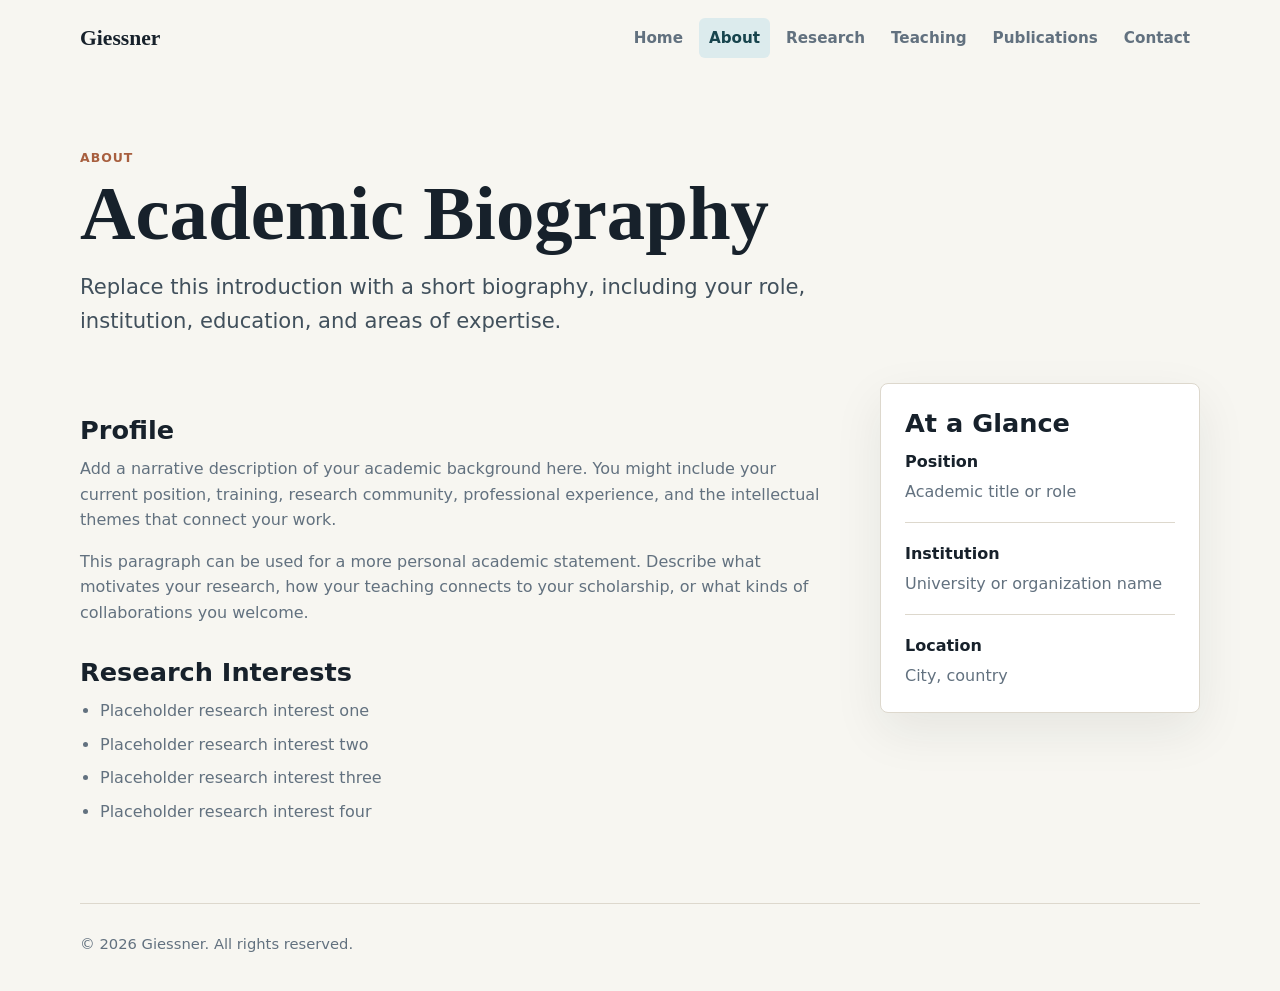
==== about.html @ 228a567c "Create academic website" ====
<!doctype html>
<html lang="en">
  <head>
    <meta charset="UTF-8" />
    <meta name="viewport" content="width=device-width, initial-scale=1.0" />
    <meta name="description" content="About Giessner." />
    <title>About | Giessner</title>
    <link rel="stylesheet" href="styles.css" />
    <script src="app.js" defer></script>
  </head>
  <body>
    <header class="site-header">
      <a class="site-title" href="index.html" aria-label="Giessner home">Giessner</a>
      <button class="nav-toggle" type="button" aria-expanded="false" aria-controls="site-navigation">
        <span class="nav-toggle-line"></span>
        <span class="nav-toggle-line"></span>
        <span class="nav-toggle-line"></span>
        <span class="sr-only">Menu</span>
      </button>
      <nav class="site-nav" id="site-navigation" aria-label="Main navigation">
        <a href="index.html">Home</a>
        <a href="about.html">About</a>
        <a href="research.html">Research</a>
        <a href="teaching.html">Teaching</a>
        <a href="publications.html">Publications</a>
        <a href="contact.html">Contact</a>
      </nav>
    </header>

    <main class="page">
      <section class="page-header">
        <p class="eyebrow">About</p>
        <h1>Academic Biography</h1>
        <p class="lead">
          Replace this introduction with a short biography, including your role, institution, education, and
          areas of expertise.
        </p>
      </section>

      <section class="content-layout">
        <div class="content-main">
          <h2>Profile</h2>
          <p>
            Add a narrative description of your academic background here. You might include your current position,
            training, research community, professional experience, and the intellectual themes that connect your
            work.
          </p>
          <p>
            This paragraph can be used for a more personal academic statement. Describe what motivates your
            research, how your teaching connects to your scholarship, or what kinds of collaborations you welcome.
          </p>

          <h2>Research Interests</h2>
          <ul class="clean-list">
            <li>Placeholder research interest one</li>
            <li>Placeholder research interest two</li>
            <li>Placeholder research interest three</li>
            <li>Placeholder research interest four</li>
          </ul>
        </div>

        <aside class="info-panel">
          <h2>At a Glance</h2>
          <dl>
            <div>
              <dt>Position</dt>
              <dd>Academic title or role</dd>
            </div>
            <div>
              <dt>Institution</dt>
              <dd>University or organization name</dd>
            </div>
            <div>
              <dt>Location</dt>
              <dd>City, country</dd>
            </div>
          </dl>
        </aside>
      </section>
    </main>

    <footer class="site-footer">
      <p>&copy; <span id="current-year"></span> Giessner. All rights reserved.</p>
    </footer>
  </body>
</html>
---- styles.css ----
:root {
  color-scheme: light;
  --ink: #17212b;
  --muted: #62717f;
  --paper: #f7f6f1;
  --surface: #ffffff;
  --line: #ddd8cd;
  --accent: #28636f;
  --accent-strong: #17444d;
  --accent-soft: #dcebed;
  --warm: #a85f3f;
  --shadow: 0 18px 50px rgba(23, 33, 43, 0.08);
  font-family:
    Inter, ui-sans-serif, system-ui, -apple-system, BlinkMacSystemFont, "Segoe UI", sans-serif;
}

* {
  box-sizing: border-box;
}

html {
  scroll-behavior: smooth;
}

body {
  margin: 0;
  min-height: 100vh;
  background: var(--paper);
  color: var(--ink);
  line-height: 1.6;
}

a {
  color: var(--accent-strong);
  text-decoration-thickness: 0.08em;
  text-underline-offset: 0.18em;
}

a:hover,
a:focus-visible {
  color: var(--warm);
}

button {
  font: inherit;
}

h1,
h2,
h3,
p {
  margin-top: 0;
}

h1 {
  max-width: 820px;
  margin-bottom: 18px;
  font-family: Georgia, "Times New Roman", serif;
  font-size: clamp(2.35rem, 6vw, 5rem);
  font-weight: 700;
  line-height: 0.98;
  letter-spacing: 0;
}

h2 {
  margin-bottom: 10px;
  font-size: clamp(1.25rem, 2vw, 1.65rem);
  line-height: 1.2;
}

p {
  color: var(--muted);
}

main {
  width: min(1120px, calc(100% - 32px));
  margin: 0 auto;
}

.site-header {
  position: sticky;
  top: 0;
  z-index: 10;
  width: min(1120px, calc(100% - 32px));
  margin: 0 auto;
  padding: 18px 0;
  display: flex;
  align-items: center;
  justify-content: space-between;
  gap: 24px;
  background: rgba(247, 246, 241, 0.94);
  backdrop-filter: blur(14px);
}

.site-title {
  color: var(--ink);
  font-family: Georgia, "Times New Roman", serif;
  font-size: 1.35rem;
  font-weight: 700;
  text-decoration: none;
}

.site-nav {
  display: flex;
  align-items: center;
  gap: 6px;
}

.site-nav a {
  border-radius: 6px;
  padding: 8px 10px;
  color: var(--muted);
  font-size: 0.95rem;
  font-weight: 700;
  text-decoration: none;
}

.site-nav a:hover,
.site-nav a:focus-visible,
.site-nav a[aria-current="page"] {
  background: var(--accent-soft);
  color: var(--accent-strong);
}

.nav-toggle {
  display: none;
  width: 44px;
  height: 44px;
  border: 1px solid var(--line);
  border-radius: 8px;
  background: var(--surface);
  cursor: pointer;
}

.nav-toggle-line {
  display: block;
  width: 20px;
  height: 2px;
  margin: 4px auto;
  background: var(--ink);
}

.sr-only {
  position: absolute;
  width: 1px;
  height: 1px;
  overflow: hidden;
  clip: rect(0 0 0 0);
  white-space: nowrap;
}

.hero {
  min-height: calc(100vh - 86px);
  padding: 72px 0 44px;
  display: grid;
  grid-template-columns: minmax(0, 1fr) minmax(260px, 360px);
  gap: clamp(32px, 7vw, 88px);
  align-items: center;
}

.hero-copy {
  max-width: 760px;
}

.eyebrow {
  margin-bottom: 8px;
  color: var(--warm);
  font-size: 0.78rem;
  font-weight: 800;
  letter-spacing: 0.08em;
  text-transform: uppercase;
}

.lead {
  max-width: 760px;
  color: #41505c;
  font-size: clamp(1.08rem, 2vw, 1.32rem);
  line-height: 1.65;
}

.hero-actions {
  display: flex;
  flex-wrap: wrap;
  gap: 12px;
  margin-top: 30px;
}

.button {
  display: inline-flex;
  min-height: 44px;
  align-items: center;
  justify-content: center;
  border-radius: 6px;
  padding: 10px 16px;
  font-weight: 800;
  text-decoration: none;
}

.button.primary {
  background: var(--accent-strong);
  color: #ffffff;
}

.button.secondary {
  border: 1px solid var(--line);
  background: var(--surface);
  color: var(--accent-strong);
}

.profile-card,
.info-panel,
.contact-card,
.section-grid article {
  border: 1px solid var(--line);
  border-radius: 8px;
  background: var(--surface);
  box-shadow: var(--shadow);
}

.profile-card {
  padding: 26px;
}

.portrait-placeholder {
  width: 112px;
  height: 112px;
  margin-bottom: 24px;
  display: grid;
  place-items: center;
  border-radius: 50%;
  background: linear-gradient(135deg, var(--accent-strong), var(--warm));
  color: #ffffff;
  font-family: Georgia, "Times New Roman", serif;
  font-size: 3rem;
  font-weight: 700;
}

.profile-card h2,
.profile-card p {
  margin-bottom: 8px;
}

.section-grid {
  padding: 42px 0 76px;
  display: grid;
  grid-template-columns: repeat(3, minmax(0, 1fr));
  gap: 18px;
}

.section-grid article {
  padding: 24px;
}

.text-link {
  font-weight: 800;
}

.page {
  padding: 72px 0 78px;
}

.page-header {
  max-width: 860px;
  margin-bottom: 44px;
}

.content-layout {
  display: grid;
  grid-template-columns: minmax(0, 1fr) 320px;
  gap: 36px;
  align-items: start;
}

.content-main {
  max-width: 740px;
}

.content-main h2 {
  margin-top: 32px;
}

.clean-list {
  margin: 0;
  padding-left: 20px;
  color: var(--muted);
}

.clean-list li + li {
  margin-top: 8px;
}

.info-panel {
  padding: 24px;
}

.info-panel dl {
  margin: 0;
}

.info-panel div + div {
  margin-top: 18px;
  padding-top: 18px;
  border-top: 1px solid var(--line);
}

.info-panel dt {
  color: var(--ink);
  font-weight: 800;
}

.info-panel dd {
  margin: 4px 0 0;
  color: var(--muted);
}

.project-list,
.publication-list {
  display: grid;
  gap: 18px;
}

.project-item,
.publication-item {
  border-top: 1px solid var(--line);
  padding: 24px 0 6px;
}

.project-item h2,
.publication-item h2 {
  max-width: 850px;
}

.publication-item {
  display: grid;
  grid-template-columns: 90px minmax(0, 1fr);
  gap: 24px;
}

.publication-year {
  color: var(--warm);
  font-weight: 900;
}

.contact-grid {
  display: grid;
  grid-template-columns: repeat(3, minmax(0, 1fr));
  gap: 18px;
}

.contact-card {
  padding: 24px;
}

.site-footer {
  width: min(1120px, calc(100% - 32px));
  margin: 0 auto;
  padding: 28px 0 36px;
  border-top: 1px solid var(--line);
}

.site-footer p {
  margin: 0;
  font-size: 0.92rem;
}

@media (max-width: 820px) {
  .site-header {
    flex-wrap: wrap;
  }

  .nav-toggle {
    display: block;
  }

  .site-nav {
    display: none;
    width: 100%;
    padding: 8px 0 2px;
    flex-direction: column;
    align-items: stretch;
  }

  .site-nav.is-open {
    display: flex;
  }

  .site-nav a {
    padding: 12px 10px;
  }

  .hero,
  .content-layout,
  .section-grid,
  .contact-grid {
    grid-template-columns: 1fr;
  }

  .hero {
    min-height: auto;
    padding-top: 42px;
  }

  .page {
    padding-top: 42px;
  }

  .publication-item {
    grid-template-columns: 1fr;
    gap: 4px;
  }
}

@media (max-width: 520px) {
  main,
  .site-header,
  .site-footer {
    width: min(100% - 24px, 1120px);
  }

  h1 {
    font-size: 2.35rem;
  }

  .hero-actions,
  .button {
    width: 100%;
  }

  .profile-card,
  .info-panel,
  .contact-card,
  .section-grid article {
    padding: 20px;
  }
}
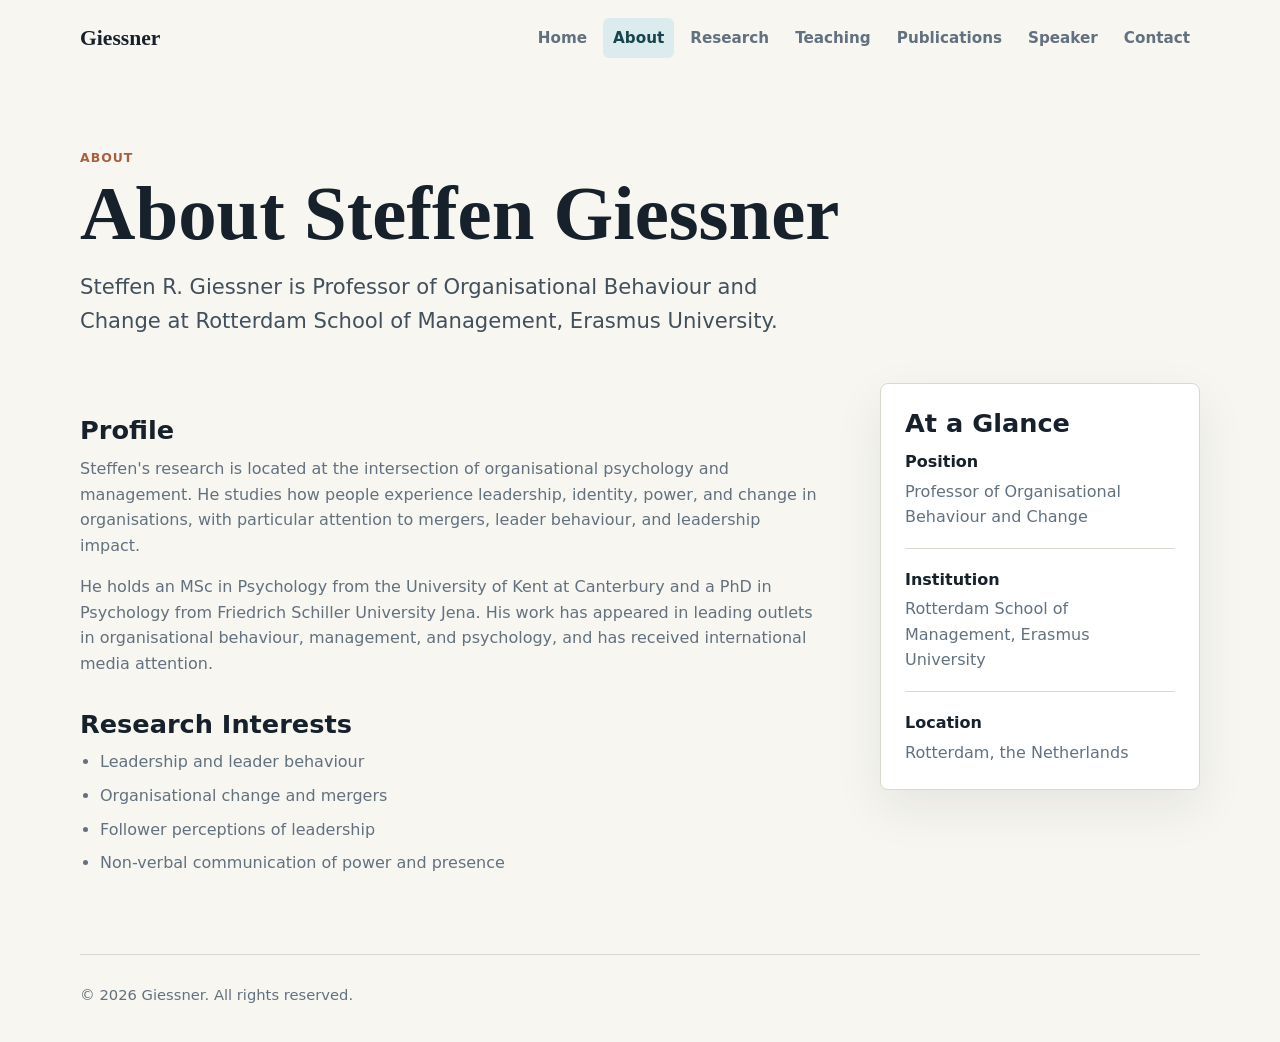
==== commit d4d97fd7: "Update academic profile content" ====
--- a/about.html
+++ b/about.html
@@ -23,6 +23,7 @@
         <a href="research.html">Research</a>
         <a href="teaching.html">Teaching</a>
         <a href="publications.html">Publications</a>
+        <a href="speaker.html">Speaker</a>
         <a href="contact.html">Contact</a>
       </nav>
     </header>
@@ -30,10 +31,10 @@
     <main class="page">
       <section class="page-header">
         <p class="eyebrow">About</p>
-        <h1>Academic Biography</h1>
+        <h1>About Steffen Giessner</h1>
         <p class="lead">
-          Replace this introduction with a short biography, including your role, institution, education, and
-          areas of expertise.
+          Steffen R. Giessner is Professor of Organisational Behaviour and Change at Rotterdam School of
+          Management, Erasmus University.
         </p>
       </section>
 
@@ -41,21 +42,22 @@
         <div class="content-main">
           <h2>Profile</h2>
           <p>
-            Add a narrative description of your academic background here. You might include your current position,
-            training, research community, professional experience, and the intellectual themes that connect your
-            work.
+            Steffen's research is located at the intersection of organisational psychology and management. He
+            studies how people experience leadership, identity, power, and change in organisations, with particular
+            attention to mergers, leader behaviour, and leadership impact.
           </p>
           <p>
-            This paragraph can be used for a more personal academic statement. Describe what motivates your
-            research, how your teaching connects to your scholarship, or what kinds of collaborations you welcome.
+            He holds an MSc in Psychology from the University of Kent at Canterbury and a PhD in Psychology from
+            Friedrich Schiller University Jena. His work has appeared in leading outlets in organisational
+            behaviour, management, and psychology, and has received international media attention.
           </p>
 
           <h2>Research Interests</h2>
           <ul class="clean-list">
-            <li>Placeholder research interest one</li>
-            <li>Placeholder research interest two</li>
-            <li>Placeholder research interest three</li>
-            <li>Placeholder research interest four</li>
+            <li>Leadership and leader behaviour</li>
+            <li>Organisational change and mergers</li>
+            <li>Follower perceptions of leadership</li>
+            <li>Non-verbal communication of power and presence</li>
           </ul>
         </div>
 
@@ -64,15 +66,15 @@
           <dl>
             <div>
               <dt>Position</dt>
-              <dd>Academic title or role</dd>
+              <dd>Professor of Organisational Behaviour and Change</dd>
             </div>
             <div>
               <dt>Institution</dt>
-              <dd>University or organization name</dd>
+              <dd>Rotterdam School of Management, Erasmus University</dd>
             </div>
             <div>
               <dt>Location</dt>
-              <dd>City, country</dd>
+              <dd>Rotterdam, the Netherlands</dd>
             </div>
           </dl>
         </aside>
--- a/styles.css
+++ b/styles.css
@@ -221,18 +221,15 @@
   padding: 26px;
 }
 
-.portrait-placeholder {
-  width: 112px;
-  height: 112px;
+.profile-photo {
+  display: block;
+  width: 100%;
+  aspect-ratio: 4 / 5;
   margin-bottom: 24px;
-  display: grid;
-  place-items: center;
-  border-radius: 50%;
-  background: linear-gradient(135deg, var(--accent-strong), var(--warm));
-  color: #ffffff;
-  font-family: Georgia, "Times New Roman", serif;
-  font-size: 3rem;
-  font-weight: 700;
+  border-radius: 8px;
+  object-fit: cover;
+  object-position: center 30%;
+  filter: grayscale(100%);
 }
 
 .profile-card h2,
@@ -291,6 +288,10 @@
 
 .info-panel {
   padding: 24px;
+}
+
+.info-panel .button {
+  margin-top: 12px;
 }
 
 .info-panel dl {
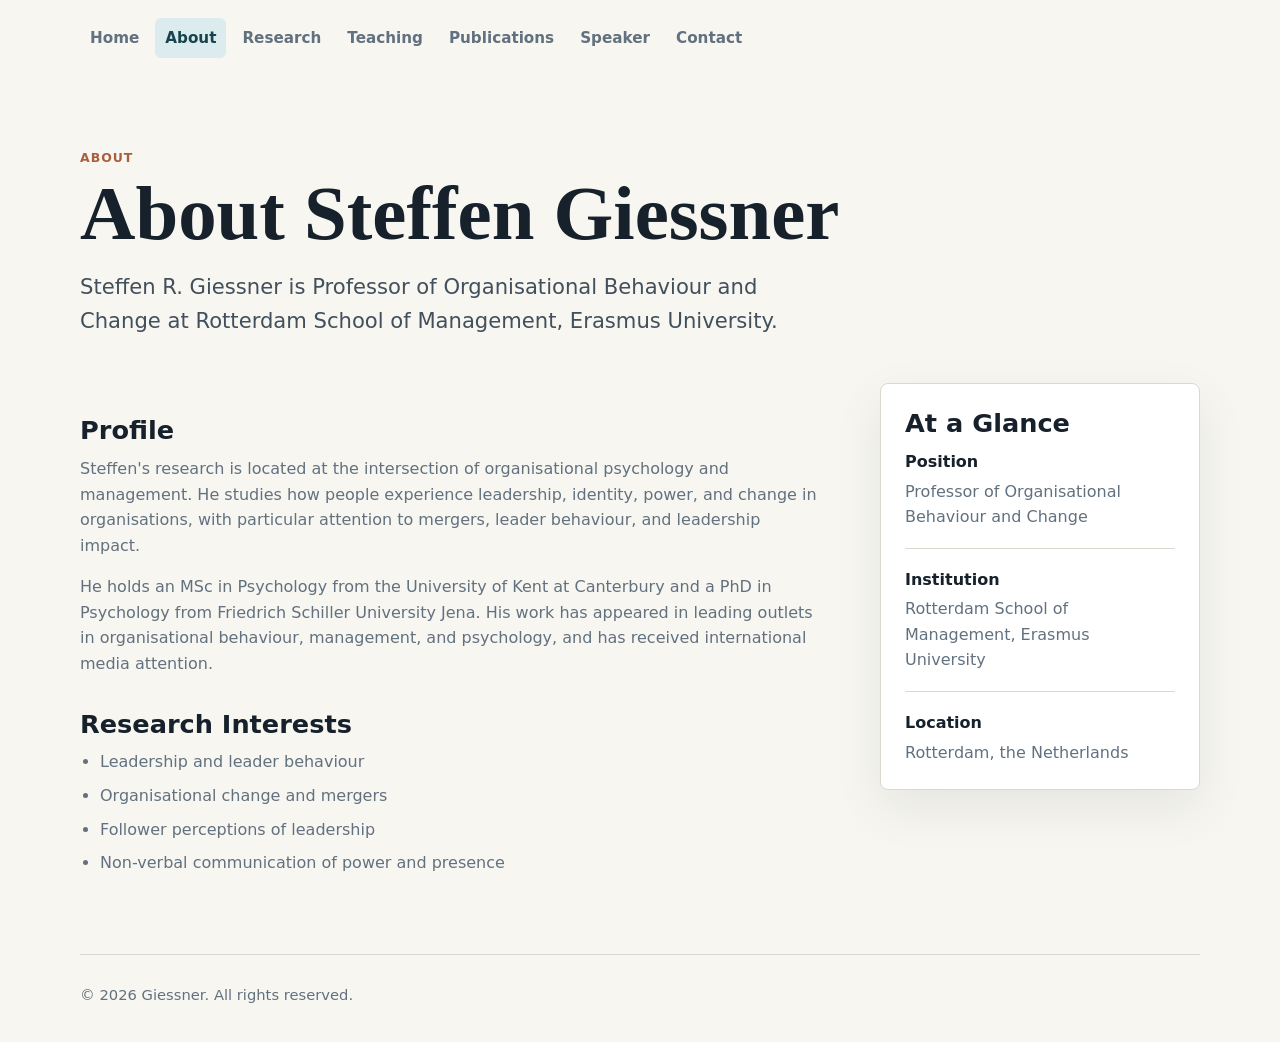
==== commit 76dc0052: "Update profile links and header" ====
--- a/about.html
+++ b/about.html
@@ -10,7 +10,6 @@
   </head>
   <body>
     <header class="site-header">
-      <a class="site-title" href="index.html" aria-label="Giessner home">Giessner</a>
       <button class="nav-toggle" type="button" aria-expanded="false" aria-controls="site-navigation">
         <span class="nav-toggle-line"></span>
         <span class="nav-toggle-line"></span>
--- a/styles.css
+++ b/styles.css
@@ -92,14 +92,6 @@
   backdrop-filter: blur(14px);
 }
 
-.site-title {
-  color: var(--ink);
-  font-family: Georgia, "Times New Roman", serif;
-  font-size: 1.35rem;
-  font-weight: 700;
-  text-decoration: none;
-}
-
 .site-nav {
   display: flex;
   align-items: center;
@@ -237,6 +229,14 @@
   margin-bottom: 8px;
 }
 
+.profile-links {
+  display: flex;
+  flex-wrap: wrap;
+  gap: 10px;
+  justify-content: center;
+  margin-top: 8px;
+}
+
 .section-grid {
   padding: 42px 0 76px;
   display: grid;
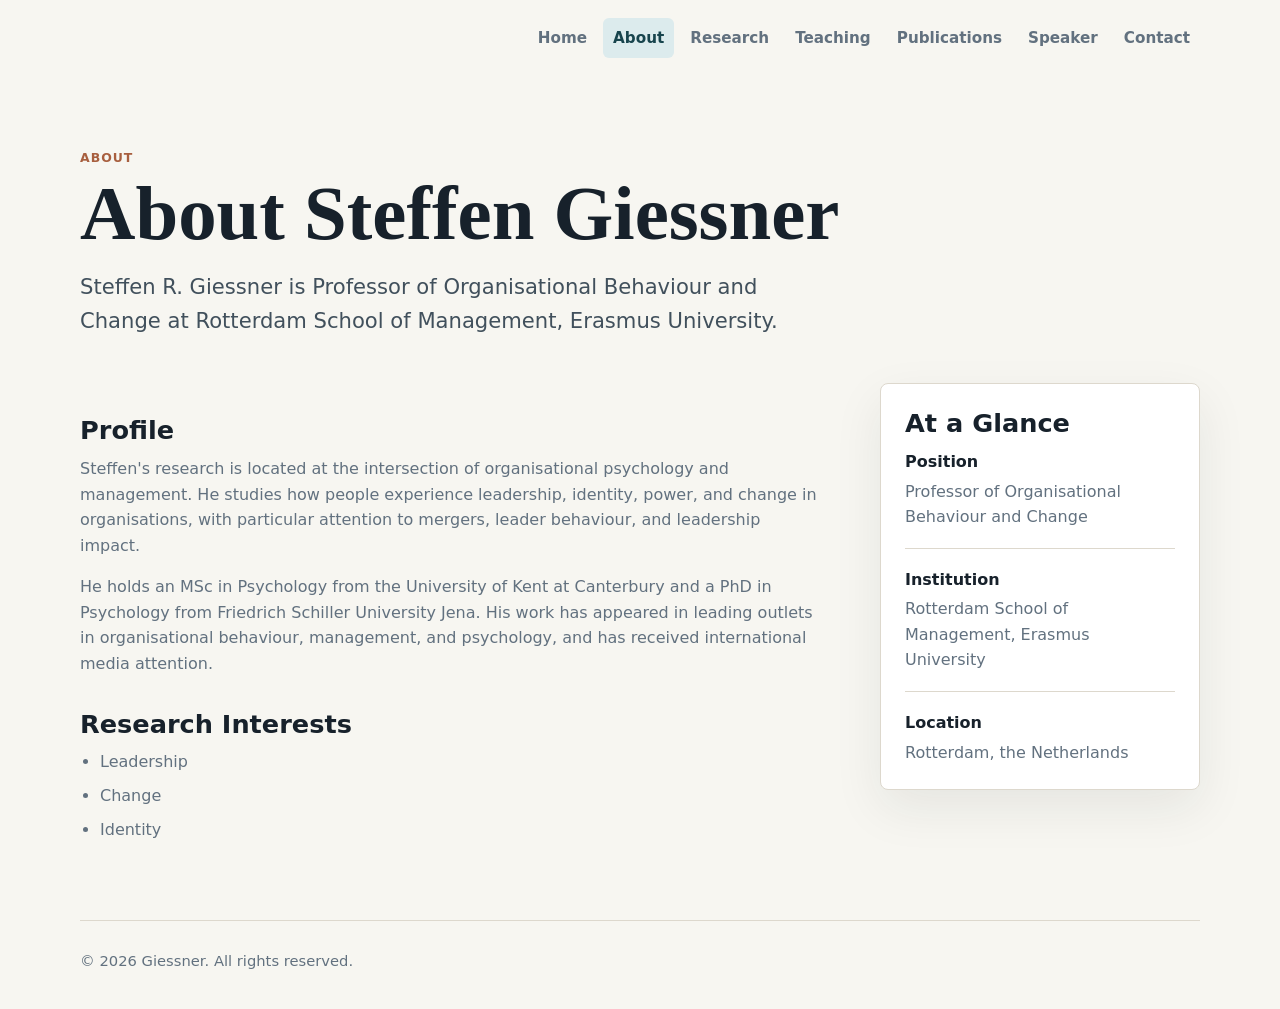
==== commit 5d53c1bd: "Feature leadership, change, and identity on the about page" ====
--- a/about.html
+++ b/about.html
@@ -53,10 +53,9 @@
 
           <h2>Research Interests</h2>
           <ul class="clean-list">
-            <li>Leadership and leader behaviour</li>
-            <li>Organisational change and mergers</li>
-            <li>Follower perceptions of leadership</li>
-            <li>Non-verbal communication of power and presence</li>
+            <li>Leadership</li>
+            <li>Change</li>
+            <li>Identity</li>
           </ul>
         </div>
 
--- a/styles.css
+++ b/styles.css
@@ -86,13 +86,14 @@
   padding: 18px 0;
   display: flex;
   align-items: center;
-  justify-content: space-between;
+  justify-content: flex-end;
   gap: 24px;
   background: rgba(247, 246, 241, 0.94);
   backdrop-filter: blur(14px);
 }
 
 .site-nav {
+  margin-left: auto;
   display: flex;
   align-items: center;
   gap: 6px;
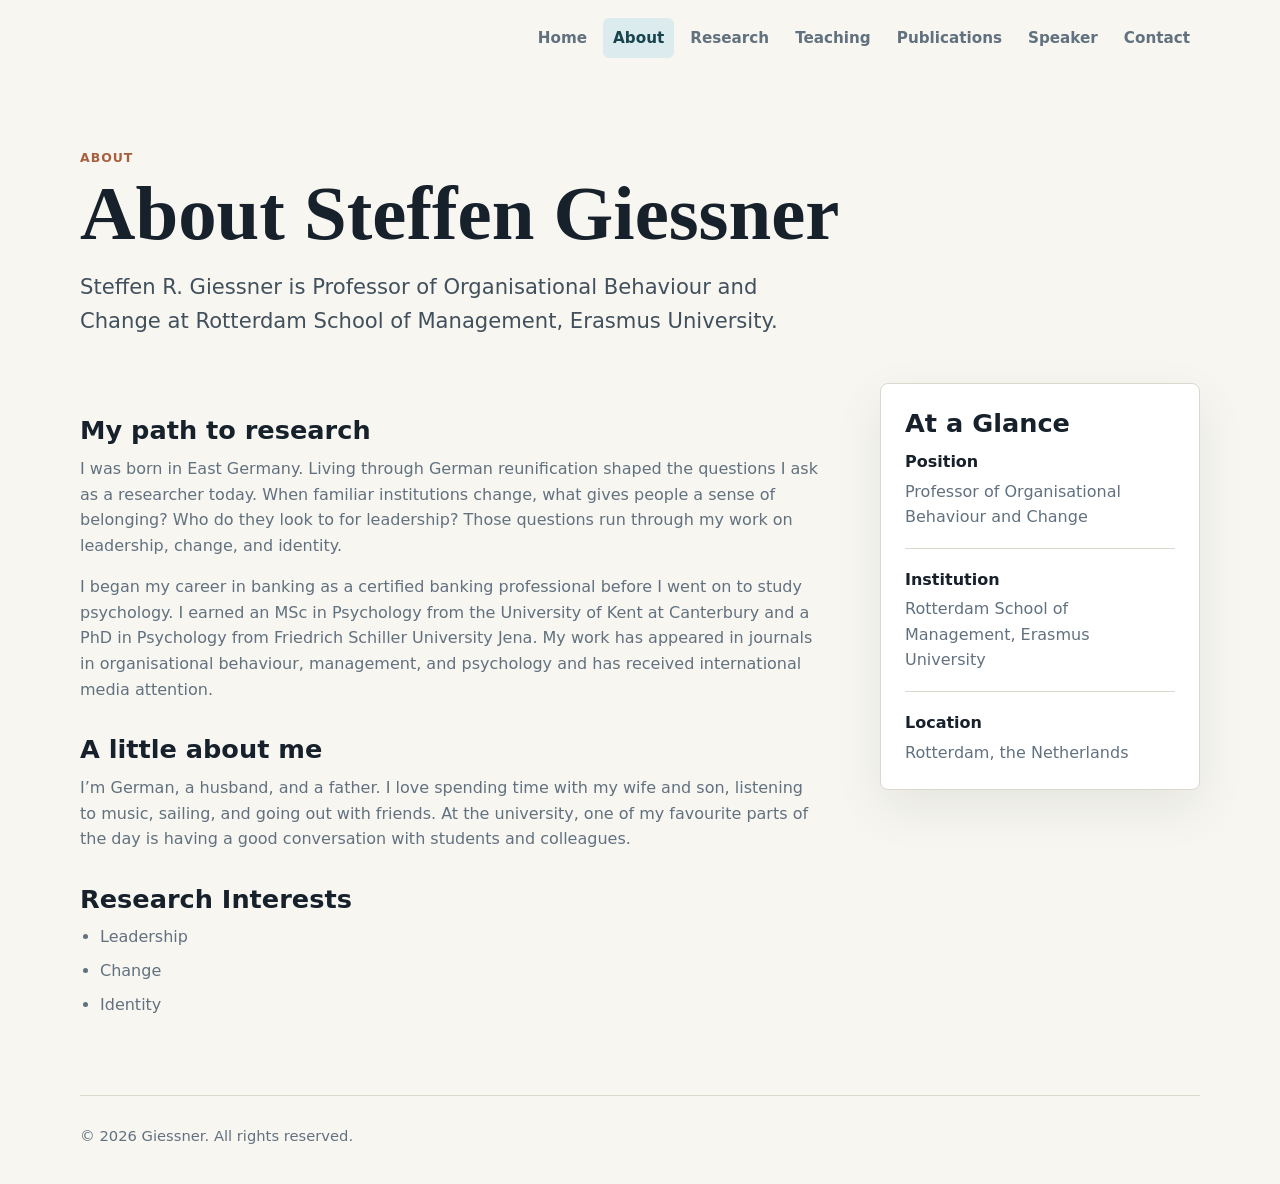
==== commit ddbda720: "Add a personal account of reunification, career, and family to the About page" ====
--- a/about.html
+++ b/about.html
@@ -39,16 +39,25 @@
 
       <section class="content-layout">
         <div class="content-main">
-          <h2>Profile</h2>
+          <h2>My path to research</h2>
           <p>
-            Steffen's research is located at the intersection of organisational psychology and management. He
-            studies how people experience leadership, identity, power, and change in organisations, with particular
-            attention to mergers, leader behaviour, and leadership impact.
+            I was born in East Germany. Living through German reunification shaped the questions I ask as a
+            researcher today. When familiar institutions change, what gives people a sense of belonging?
+            Who do they look to for leadership? Those questions run through my work on leadership, change,
+            and identity.
           </p>
           <p>
-            He holds an MSc in Psychology from the University of Kent at Canterbury and a PhD in Psychology from
-            Friedrich Schiller University Jena. His work has appeared in leading outlets in organisational
-            behaviour, management, and psychology, and has received international media attention.
+            I began my career in banking as a certified banking professional before I went on to study psychology.
+            I earned an MSc in Psychology from the University of Kent at Canterbury and a PhD in Psychology
+            from Friedrich Schiller University Jena. My work has appeared in journals in organisational behaviour,
+            management, and psychology and has received international media attention.
+          </p>
+
+          <h2>A little about me</h2>
+          <p>
+            I’m German, a husband, and a father. I love spending time with my wife and son, listening to music,
+            sailing, and going out with friends. At the university, one of my favourite parts of the day is
+            having a good conversation with students and colleagues.
           </p>
 
           <h2>Research Interests</h2>
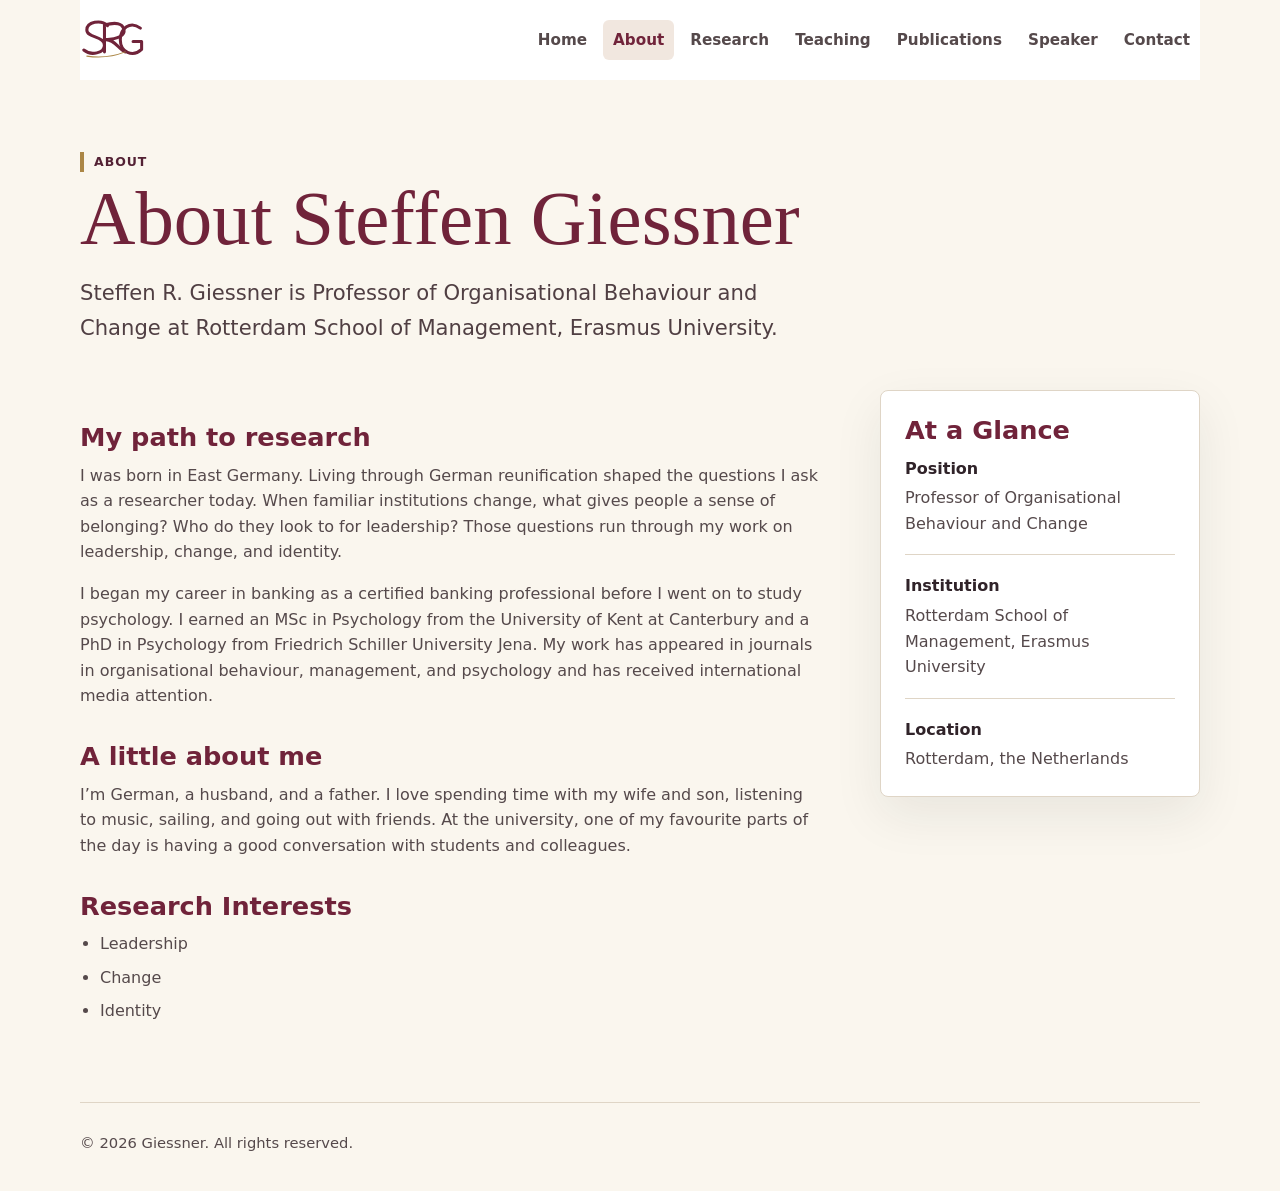
==== commit 0ef600a1: "Add SRG homepage link to the about header" ====
--- a/about.html
+++ b/about.html
@@ -5,11 +5,14 @@
     <meta name="viewport" content="width=device-width, initial-scale=1.0" />
     <meta name="description" content="About Giessner." />
     <title>About | Giessner</title>
-    <link rel="stylesheet" href="styles.css" />
+    <link rel="stylesheet" href="styles.css?v=srg-ligature" />
     <script src="app.js" defer></script>
   </head>
   <body>
     <header class="site-header">
+      <a class="site-brand" href="index.html" aria-label="Steffen R. Giessner — Home">
+        <img src="assets/srg-ligature.svg" width="66" height="42" alt="" />
+      </a>
       <button class="nav-toggle" type="button" aria-expanded="false" aria-controls="site-navigation">
         <span class="nav-toggle-line"></span>
         <span class="nav-toggle-line"></span>
--- a/styles.css
+++ b/styles.css
@@ -1,14 +1,14 @@
 :root {
   color-scheme: light;
-  --ink: #17212b;
-  --muted: #62717f;
-  --paper: #f7f6f1;
+  --ink: #302329;
+  --muted: #55494B;
+  --paper: #FAF6EE;
   --surface: #ffffff;
-  --line: #ddd8cd;
-  --accent: #28636f;
-  --accent-strong: #17444d;
-  --accent-soft: #dcebed;
-  --warm: #a85f3f;
+  --line: #DFD5C6;
+  --accent: #70233A;
+  --accent-strong: var(--accent);
+  --accent-soft: #F1E7DF;
+  --gold: #AB8645;
   --shadow: 0 18px 50px rgba(23, 33, 43, 0.08);
   font-family:
     Inter, ui-sans-serif, system-ui, -apple-system, BlinkMacSystemFont, "Segoe UI", sans-serif;
@@ -38,7 +38,7 @@
 
 a:hover,
 a:focus-visible {
-  color: var(--warm);
+  color: #532134;
 }
 
 button {
@@ -52,13 +52,17 @@
   margin-top: 0;
 }
 
+h1, h2, h3 {
+  color: var(--accent);
+}
+
 h1 {
   max-width: 820px;
   margin-bottom: 18px;
   font-family: Georgia, "Times New Roman", serif;
   font-size: clamp(2.35rem, 6vw, 5rem);
-  font-weight: 700;
-  line-height: 0.98;
+  font-weight: 400;
+  line-height: 1.02;
   letter-spacing: 0;
 }
 
@@ -88,7 +92,7 @@
   align-items: center;
   justify-content: flex-end;
   gap: 24px;
-  background: rgba(247, 246, 241, 0.94);
+  background: rgba(255, 255, 255, 0.96);
   backdrop-filter: blur(14px);
 }
 
@@ -156,8 +160,10 @@
 }
 
 .eyebrow {
+  border-left: 4px solid var(--gold);
+  padding-left: 10px;
   margin-bottom: 8px;
-  color: var(--warm);
+  color: #532134;
   font-size: 0.78rem;
   font-weight: 800;
   letter-spacing: 0.08em;
@@ -166,7 +172,7 @@
 
 .lead {
   max-width: 760px;
-  color: #41505c;
+  color: #503F43;
   font-size: clamp(1.08rem, 2vw, 1.32rem);
   line-height: 1.65;
 }
@@ -222,7 +228,6 @@
   border-radius: 8px;
   object-fit: cover;
   object-position: center 30%;
-  filter: grayscale(100%);
 }
 
 .profile-card h2,
@@ -332,6 +337,12 @@
   max-width: 850px;
 }
 
+.publication-item h2 {
+  font-size: 1rem;
+  font-weight: 600;
+  line-height: 1.4;
+}
+
 .publication-item {
   display: grid;
   grid-template-columns: 90px minmax(0, 1fr);
@@ -339,7 +350,7 @@
 }
 
 .publication-year {
-  color: var(--warm);
+  color: #532134;
   font-weight: 900;
 }
 
@@ -435,3 +446,10 @@
     padding: 20px;
   }
 }
+
+.site-brand {
+  display: inline-flex;
+  align-items: center;
+  min-height: 44px;
+  margin-right: auto;
+}
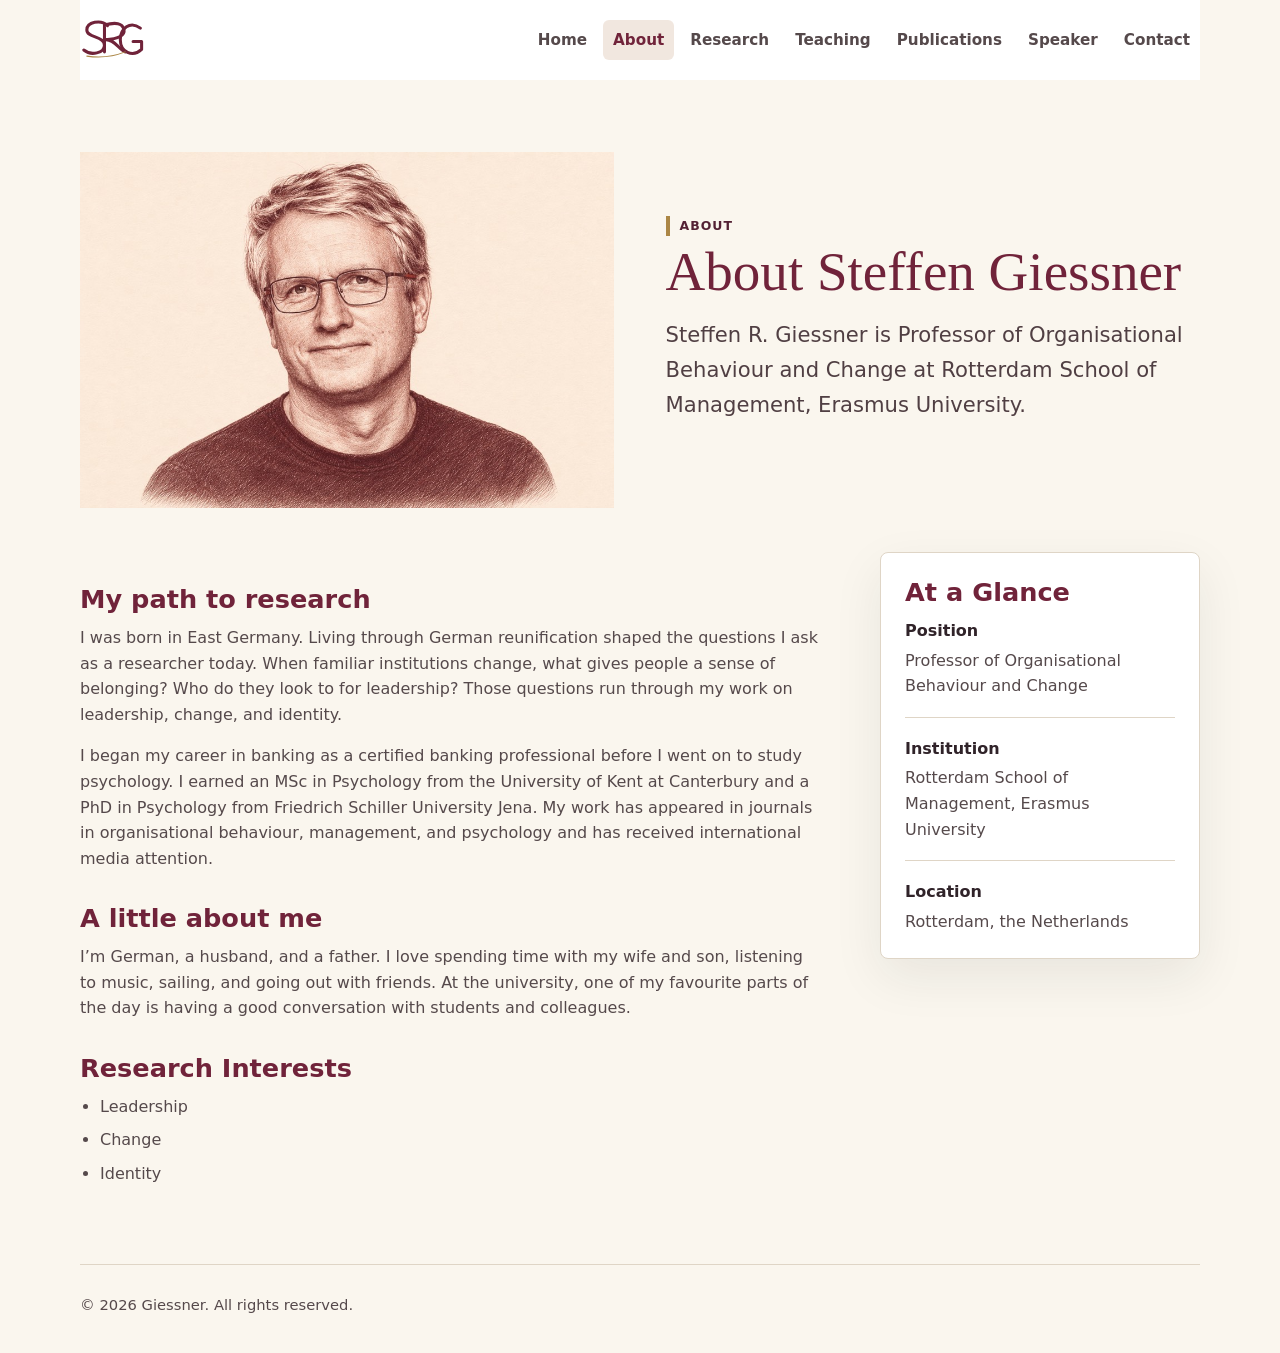
==== commit d82bd94c: "Add personal ink portrait to the About page" ====
--- a/about.html
+++ b/about.html
@@ -6,6 +6,7 @@
     <meta name="description" content="About Giessner." />
     <title>About | Giessner</title>
     <link rel="stylesheet" href="styles.css?v=srg-ligature" />
+    <link rel="stylesheet" href="illustrated-intro.css" />
     <script src="app.js" defer></script>
   </head>
   <body>
@@ -31,13 +32,16 @@
     </header>
 
     <main class="page">
-      <section class="page-header">
+      <section class="page-header illustrated-intro">
+        <img src="assets/about-portrait.jpg" width="960" height="640" alt="Burgundy ink portrait of Steffen Giessner wearing glasses." />
+        <div>
         <p class="eyebrow">About</p>
         <h1>About Steffen Giessner</h1>
         <p class="lead">
           Steffen R. Giessner is Professor of Organisational Behaviour and Change at Rotterdam School of
           Management, Erasmus University.
         </p>
+        </div>
       </section>
 
       <section class="content-layout">
--- a/illustrated-intro.css
+++ b/illustrated-intro.css
@@ -0,0 +1,4 @@
+.illustrated-intro { max-width: none; display: grid; grid-template-columns: 1fr 1fr; align-items: center; gap: clamp(20px, 4vw, 58px); }
+.illustrated-intro img { display: block; width: 100%; height: auto; }
+.illustrated-intro h1 { font-size: clamp(2.35rem, 4.3vw, 3.8rem); }
+@media (max-width: 760px) { .illustrated-intro { grid-template-columns: 1fr; } }
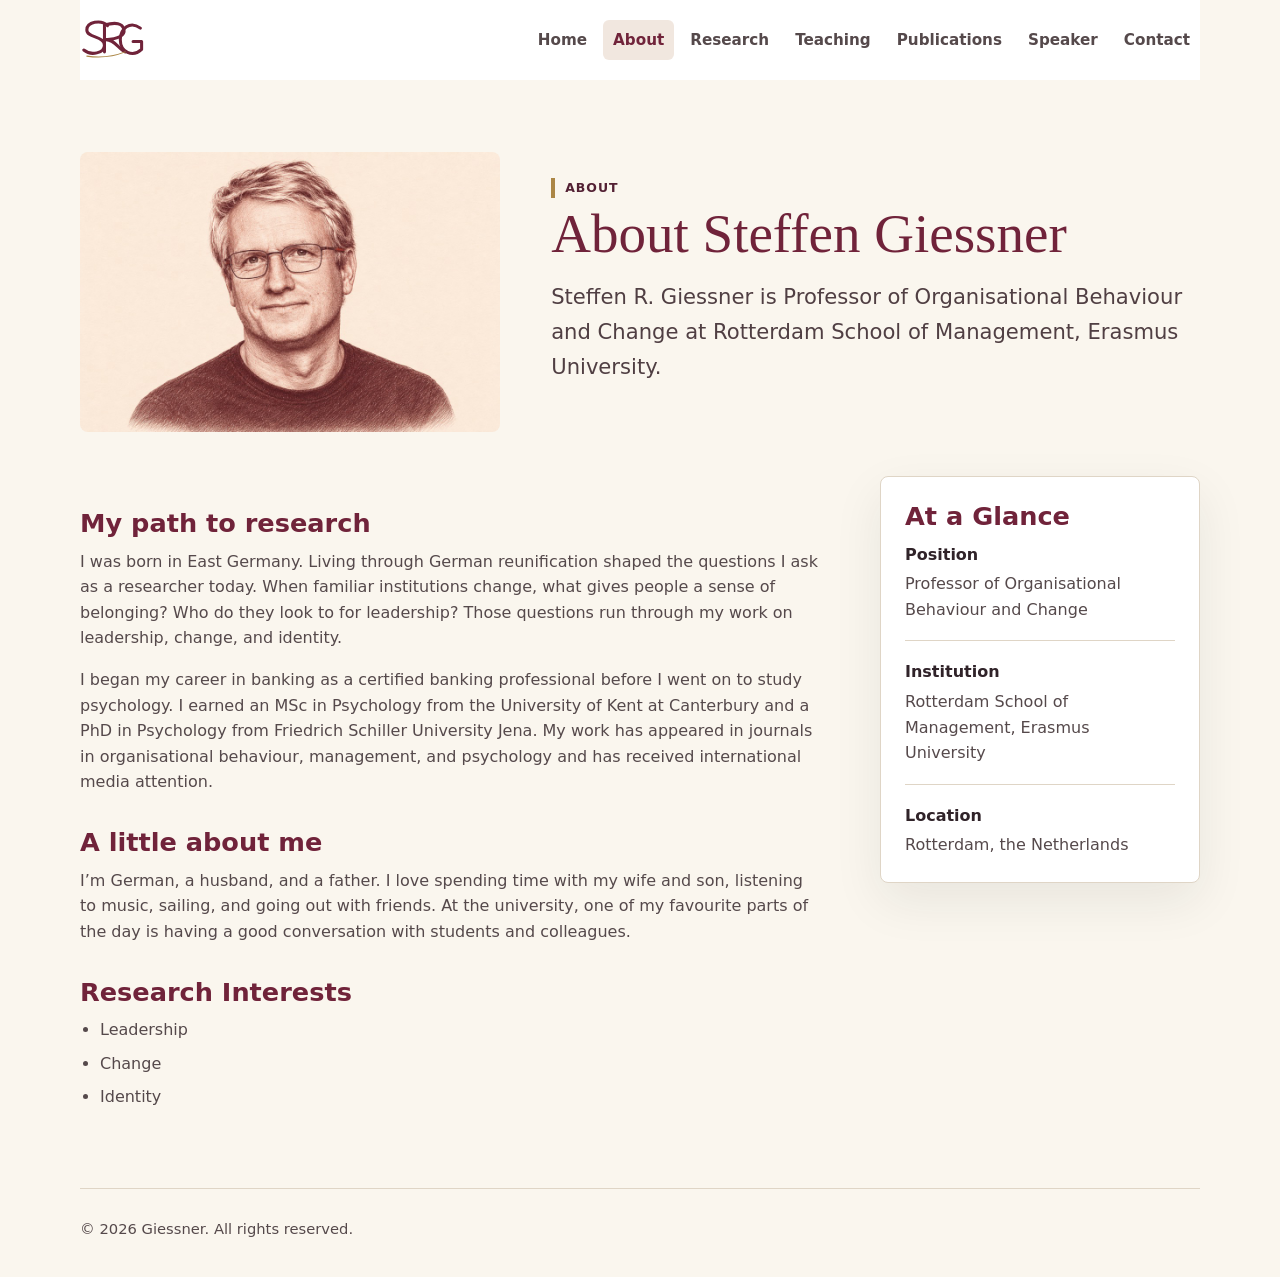
==== commit 670c8841: "Use consistent responsive picture frames across all six illustrated pages" ====
--- a/about.html
+++ b/about.html
@@ -6,7 +6,7 @@
     <meta name="description" content="About Giessner." />
     <title>About | Giessner</title>
     <link rel="stylesheet" href="styles.css?v=srg-ligature" />
-    <link rel="stylesheet" href="illustrated-intro.css" />
+    <link rel="stylesheet" href="illustrated-intro.css?v=uniform-1" />
     <script src="app.js" defer></script>
   </head>
   <body>
--- a/illustrated-intro.css
+++ b/illustrated-intro.css
@@ -1,4 +1,44 @@
-.illustrated-intro { max-width: none; display: grid; grid-template-columns: 1fr 1fr; align-items: center; gap: clamp(20px, 4vw, 58px); }
-.illustrated-intro img { display: block; width: 100%; height: auto; }
+/* Use the same responsive picture column on every illustrated page. */
+:root {
+  --picture-width: min(42%, 420px);
+  --picture-gap: clamp(20px, 4vw, 58px);
+}
+
+.illustrated-intro,
+.hero {
+  display: grid;
+  gap: var(--picture-gap);
+  align-items: center;
+}
+
+.illustrated-intro {
+  max-width: none;
+  grid-template-columns: var(--picture-width) minmax(0, 1fr);
+}
+
+.hero {
+  grid-template-columns: minmax(0, 1fr) var(--picture-width);
+}
+
 .illustrated-intro h1 { font-size: clamp(2.35rem, 4.3vw, 3.8rem); }
-@media (max-width: 760px) { .illustrated-intro { grid-template-columns: 1fr; } }
+
+.illustrated-intro img,
+.hero .profile-photo {
+  display: block;
+  width: 100%;
+  height: auto;
+  aspect-ratio: 3 / 2;
+  object-fit: cover;
+  border-radius: 8px;
+  background-color: var(--paper);
+}
+
+.illustrated-intro .wide-classroom { object-fit: contain; }
+.hero .profile-photo { object-position: center 15%; margin-bottom: 0; }
+.hero .profile-card { padding: 0; border: 0; }
+.profile-details { padding: 20px; }
+
+@media (max-width: 820px) {
+  .illustrated-intro, .hero { grid-template-columns: minmax(0, 1fr); }
+  .illustrated-intro img, .hero .profile-card { width: min(100%, 420px); }
+}
